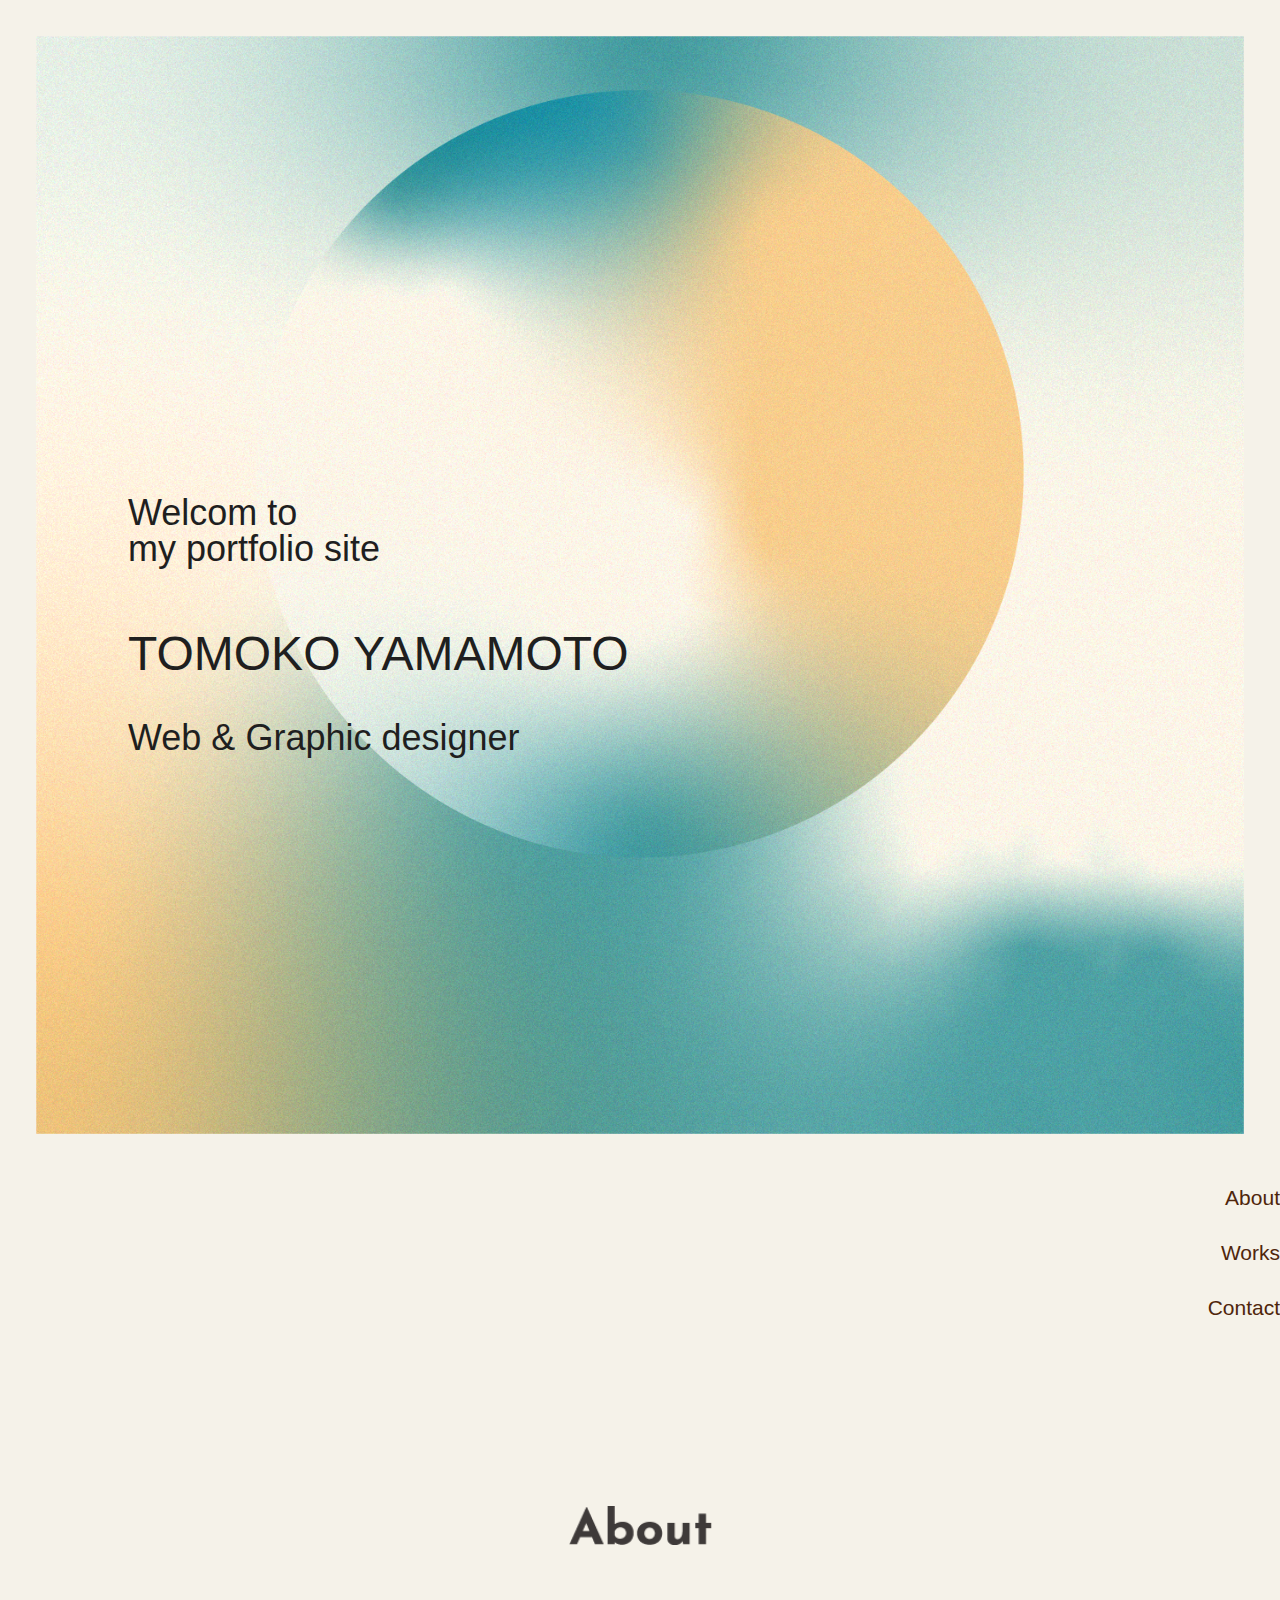
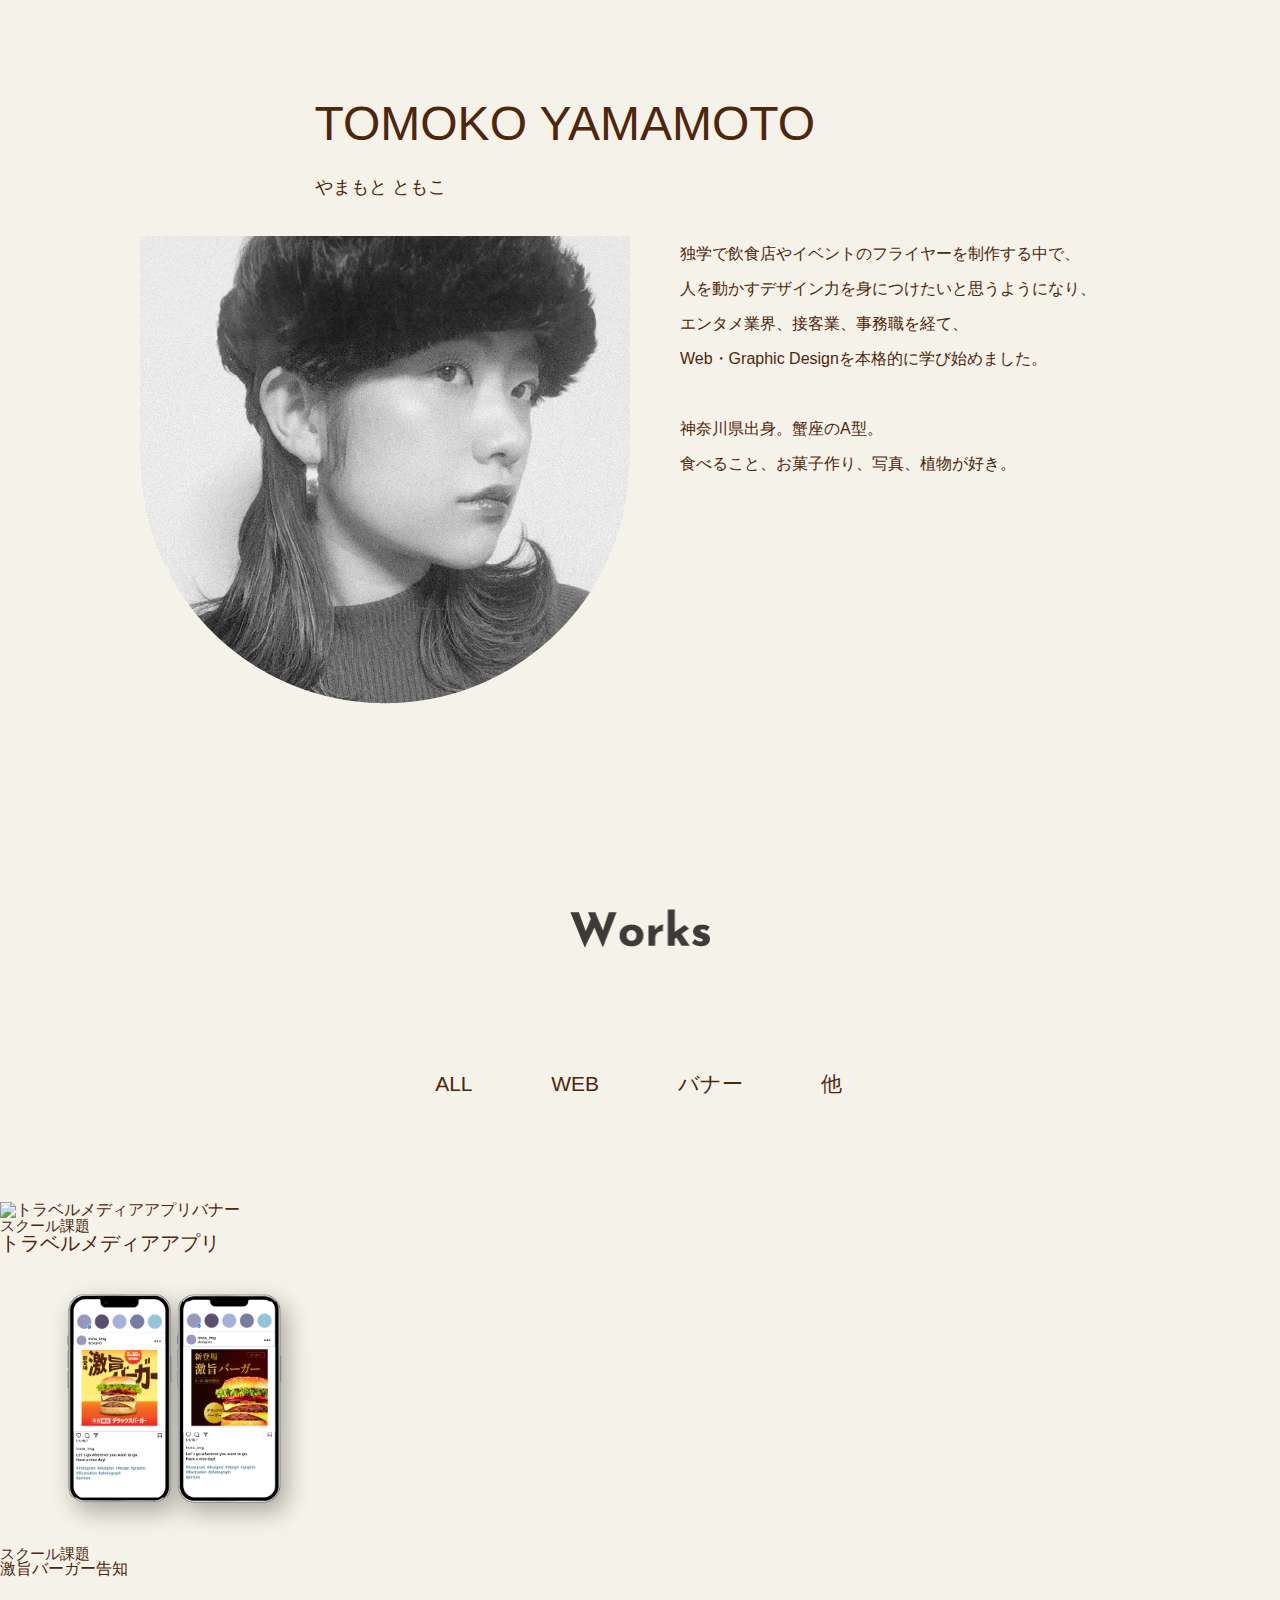
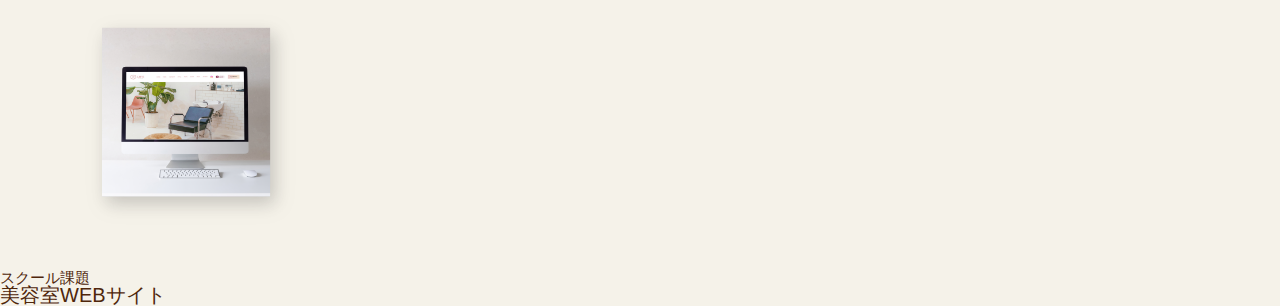
==== index.html @ 2996d392 "5月11日提出" ====
<!DOCTYPE html>
<html lang="ja">
<head>
    <meta charset="UTF-8">
    <meta name="viewport" content="width=device-width, initial-scale=1.0">
    <title>portfolio</title>
    <meta name="discription" content="デザイナーやまもとのポートフォリオサイト">
    <link rel="stylesheet" href="css/style.css">


</head>
<body>

    <div id="top">
        <div class="main-wrap">
            <p class="fv"><img src="images/top.png" alt="やまもとのポートフォリオサイト"></p>
            <p class="fv_circle"><img src="images/top_circle.png" alt="やまもとのポートフォリオサイト"></p>
            <h1 class="title-top">Welcom to <br>my portfolio site</h1>
            <h1 class="title-middle">TOMOKO YAMAMOTO</h1>
            <h1 class="title-bottom">Web & Graphic designer</h1>

            <nav class="pc-nav">
                <ul>
                    <li class="menu">About</li>
                    <li class="menu">Works</li>
                    <li class="menu">Contact</li>
                </ul>
            </nav>
        </div>
    </div>



    <div id="about">
        <h1 class="about-top"><img src="images/about.png" alt="about"></h1>

        <div class="about-name">
            <p class="name">TOMOKO YAMAMOTO</p>
            <p class="name-small">やまもと ともこ</p>
        </div>

        <div class="about-wrap">
            <p class="photo"><img src="images/Photo.png" alt="photo"></p>
            <p class="about-text">
                独学で飲食店やイベントのフライヤーを制作する中で、<br>
                人を動かすデザイン力を身につけたいと思うようになり、<br>
                エンタメ業界、接客業、事務職を経て、<br>
                Web・Graphic Designを本格的に学び始めました。<br>
                <br>
                神奈川県出身。蟹座のA型。<br>
                食べること、お菓子作り、写真、植物が好き。<br>
            

                </p>
        </div>
    </div>

    <div id="works">
        <div class="works-wrap">
            <h2 class="works-top"><img src="images/works.png" alt="about"></h2>
        </div>

        <div class="works-list">
            <ul class="tab">
                <li class="">ALL</li>
                <li class="">WEB</li>
                <li class="">バナー</li>
                <li class="">他</li>
            </ul>
        </div>

        <div class="works-contents">
            <ul class="works-all"></ul>
                <li><p><img src="images/kadai2_yamamoto_02.jpg" alt="トラベルメディアアプリバナー"></p>
                    <div class="contents-text-area">
                        <p class="contents-texttop">スクール課題</p>
                        <p class="contents-text">トラベルメディアアプリ</p>
                    </div>
                </li>

                <li><p><img src="images/works_kadai3.png" alt="激旨バーガーバナー"></p>
                    <div class="contents-text-area">
                        <p class="contents-texttop">スクール課題</p>
                        <p class="contents-textin">激旨バーガー告知</p>
                    </div>
                </li>

                <li><p><img src="images/works_kadai5.png" alt="美容室WEBサイト"></p>
                    <div class="contents-text-area">
                        <p class="contents-texttop">スクール課題</p>
                        <p class="contents-text">美容室WEBサイト</p>
                    </div>
                </li>
            </ul>
        </div>




        

</body>
</html>
---- css/style.css ----
@charset "utf-8";

/* リセット */
html,
body,
header,
footer,
main,
section,
h1,
h2,
h3,
ul,
li,
p,
dl,
dt,
dd {
    margin: 0;
    padding: 0;
    line-height: 1;
    color: #4f260b;
    font-family: "Josefin Sans",
        Arial,"游明朝", YuMincho, "Hiragino Mincho ProN W3",
        "ヒラギノ明朝 ProN W3", "Hiragino Mincho ProN", "HG明朝E", "ＭＳ Ｐ明朝",
        "ＭＳ 明朝", serif;
    font-feature-settings: "palt";
}

a {
    /*下線を消す*/
    text-decoration: none;
    /*色を消す*/
    color: inherit;
    transition: 0.3s;
}

a:hover {
    opacity: 0.7;
}

ul {
    /*左の「・」を消す*/
    list-style: none;
}

img {
    max-width: 100%;
    vertical-align: bottom;
    border: none;
}

body {
    background: #f1e2be;
}



/* リセットここまで */


body {
    background: #f5f2e9;
}


.main-wrap {
    max-width: 1366px;
}

.fv img {
    position: relative;
    width: 100%;
    height: auto;
    align-items: center;
}

.fv_circle {
    position: absolute;
    top:10%;
    left:20%;
    right: 20%;
    margin-left: auto;
    margin-right: auto;
    align-items: center;
}

.title-top {
    position: absolute;
    float: left;
    top:55%;
    left:10%;
    font-size: 36px;
}

.title-middle {
    position: absolute;
    float: left;
    top:70%;
    left:10%;
    font-size: 48px;
}

.title-bottom {
    position: absolute;
    float: left;
    top:80%;
    left:10%;
    font-size: 36px;
}

.main-wrap h1 {
    font-weight: lighter;
    color: #1f1f1f;
}

.pc-nav {
    position: absolute;
    display: flex;
    flex-direction: column;
    text-align: right;
    font-weight: lighter;
    color: #1f1f1f;
    right: 0px;
}

.menu {
    line-height: 55px;
}


/* About */

.about-top {
    margin-top: 336px;
}

.about-top img {
    display: table;
    margin: 0 auto;
    width: 143px;
}

.about-name {
    margin-left: 13%;
}


.name {
    margin-top: 155px;
    font-size: 48px;
    font-weight: lighter;
    margin-left: 13.3%;
}

.name-small {
    margin-top: 30px;
    font-size: 18px;
    font-weight: lighter;
    margin-left: 13.3%;
}


.photo {
    margin-top: 40px;
    width: 490px;
}

.about-text {
    margin-top: 40px;
    margin-left: 5%;
    line-height: 35px;
}

.about-wrap {
    margin-top: 40px;
    display: flex;
    max-width: 1000px;
    margin: 0 auto;
}





/* works */




.works-wrap {
    margin-top: 205px;
}

.works-top img {
    display: table;
    margin: 0 auto;
    width: 140px;
}

ul.tab {
    margin-top: 125px;
    display: flex;
    justify-content: space-between;
    width: 31.8%;
    margin-left: 34%;
}

ul {
    margin: 0;
    padding: 0;
    list-style: none;
    font-size: 21px;
}


.works-contents {
    margin-top: 108px;
}

.works-all {
    display: flex;
    flex-wrap: wrap;
    justify-content: space-between;
}

.works-contents img {
    height: 293px;
}

.contents-texttop {
    font-size: 15px;
}

.contents-text {
    font-size: 20px;
}

.works-all {
    display: flex;
    justify-content: space-between;
}
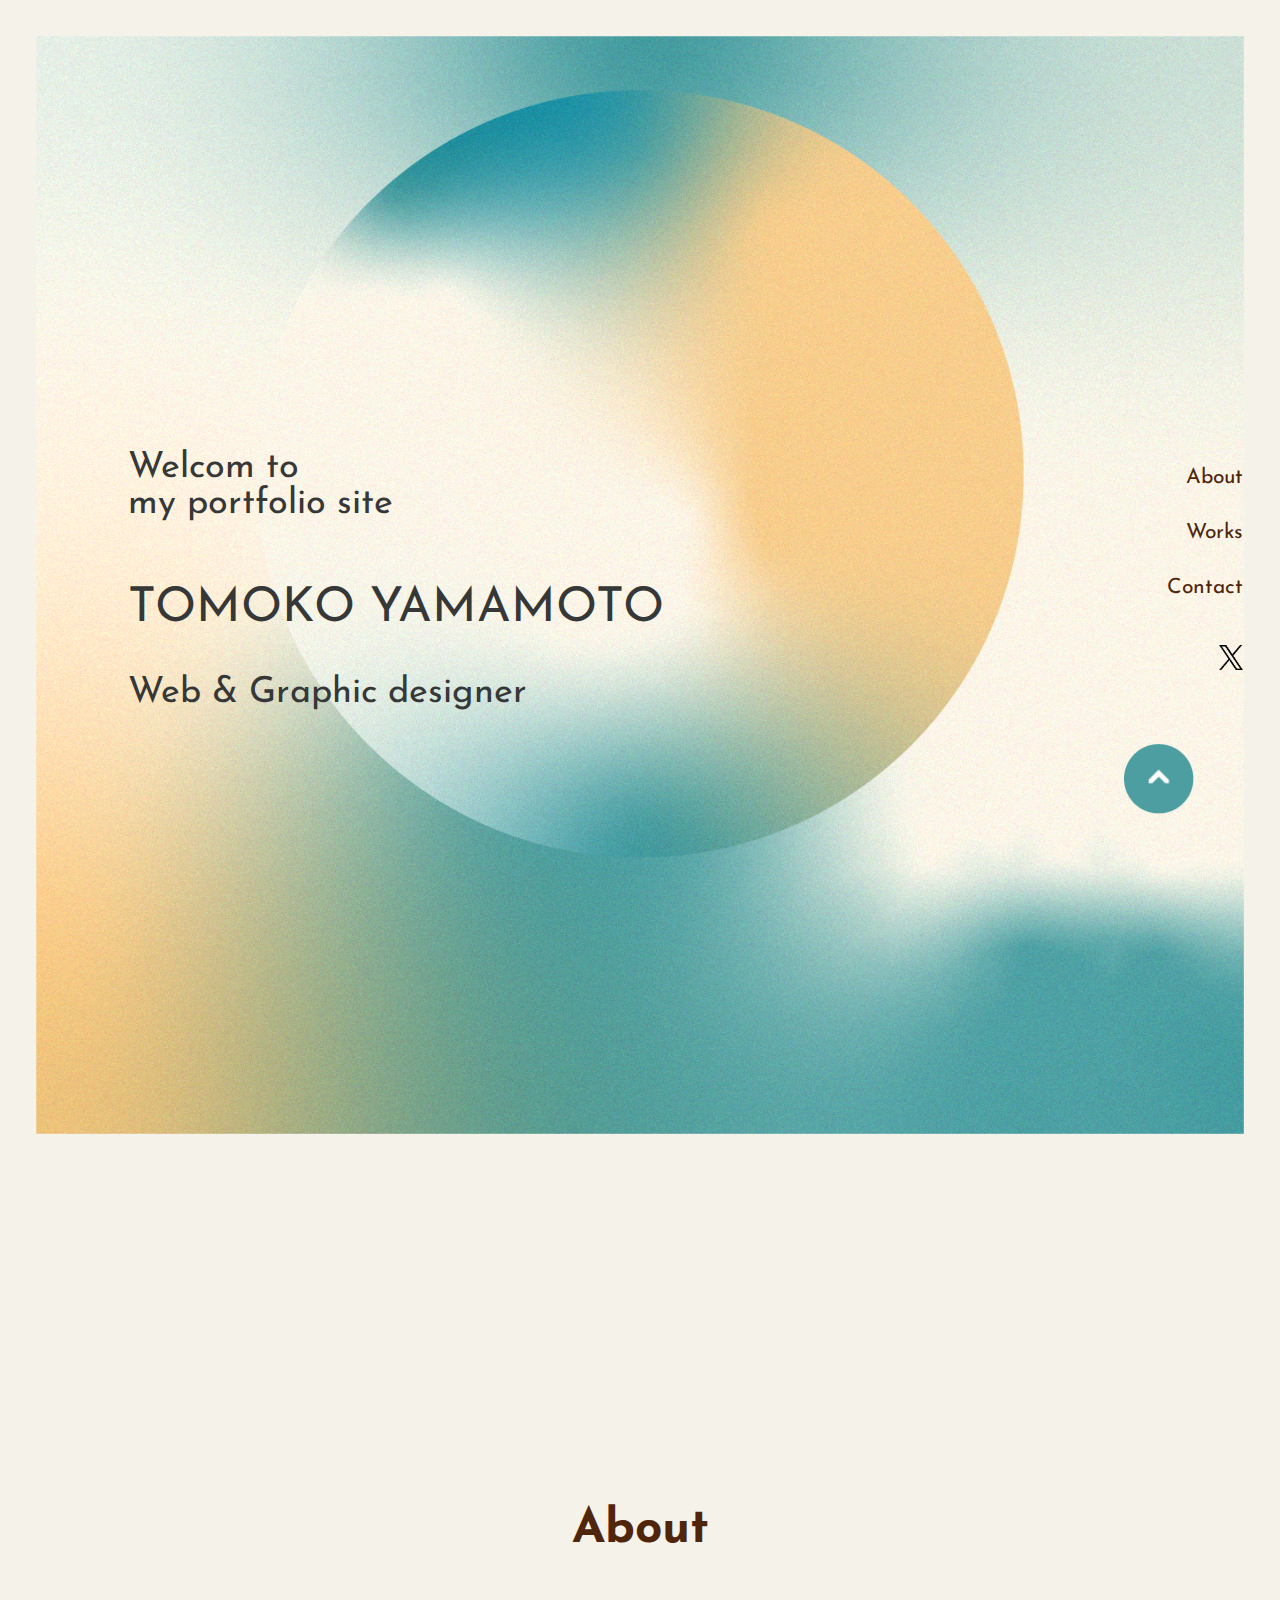
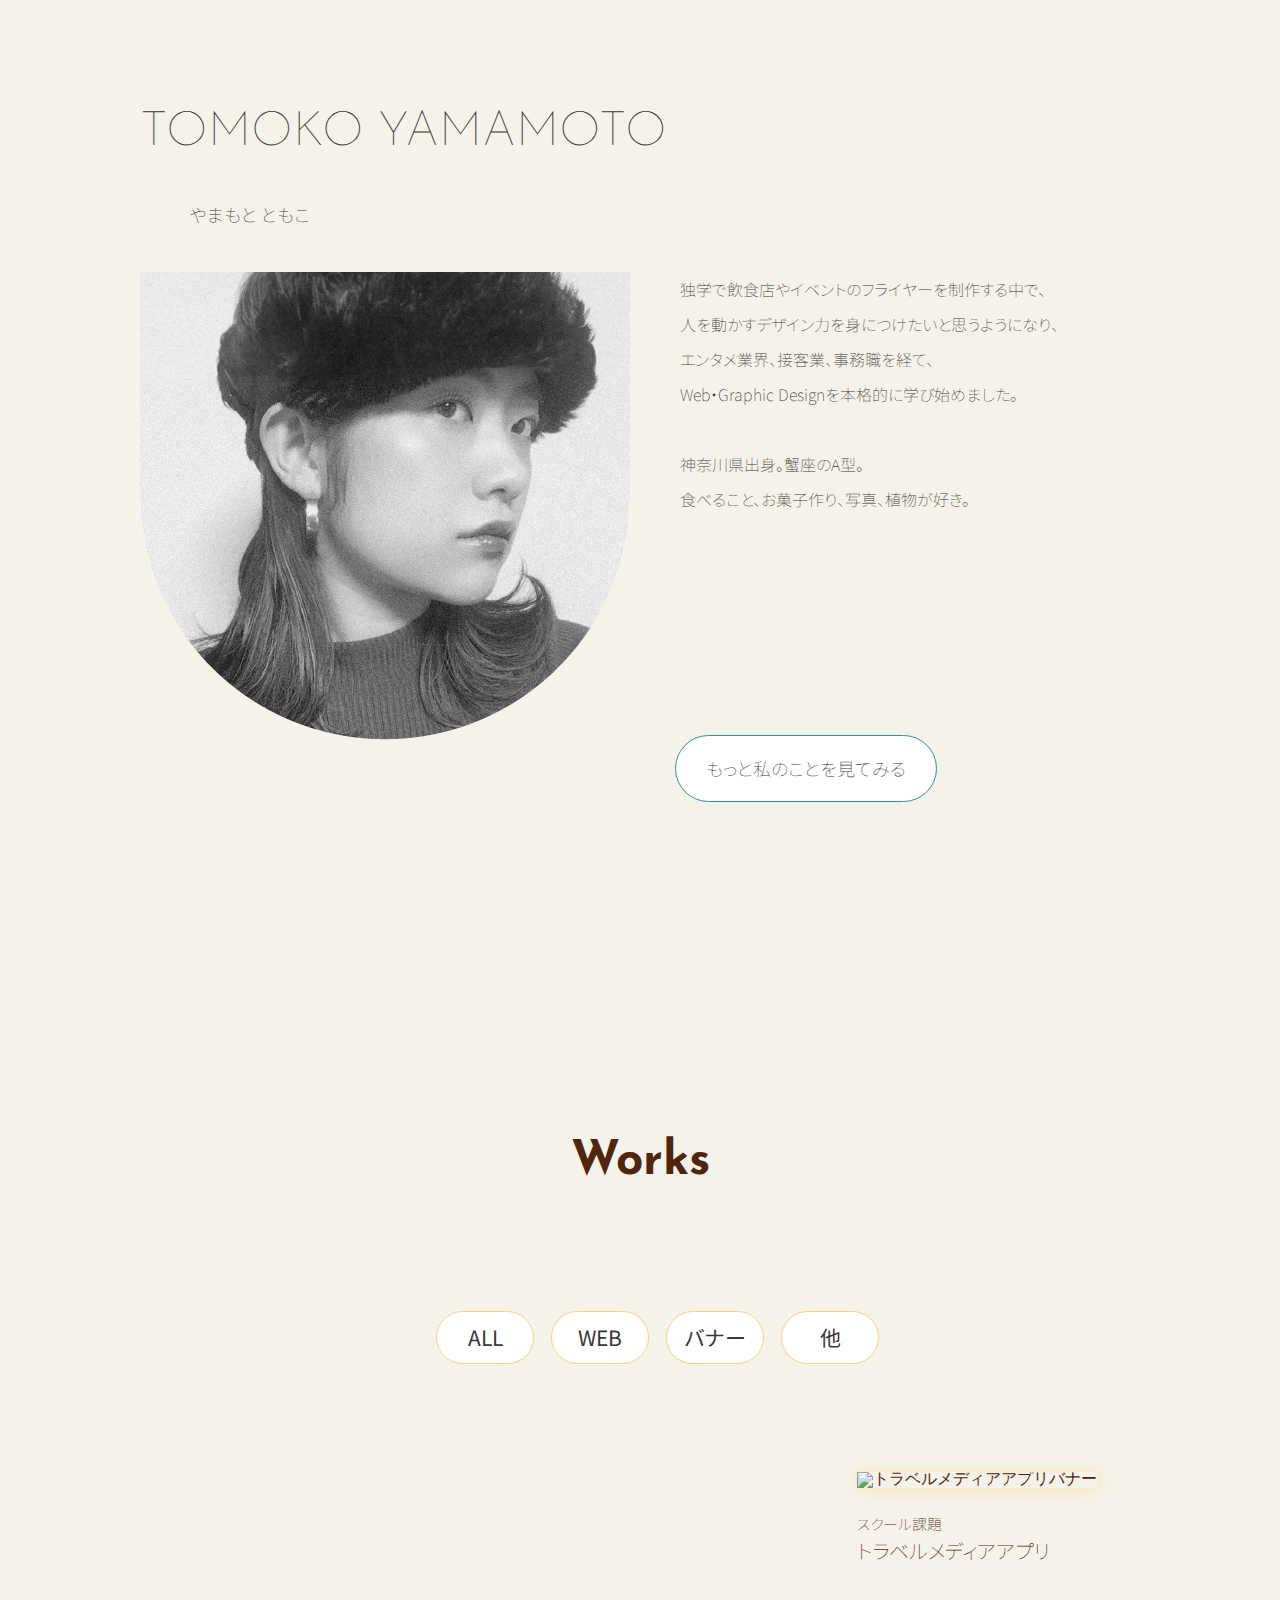
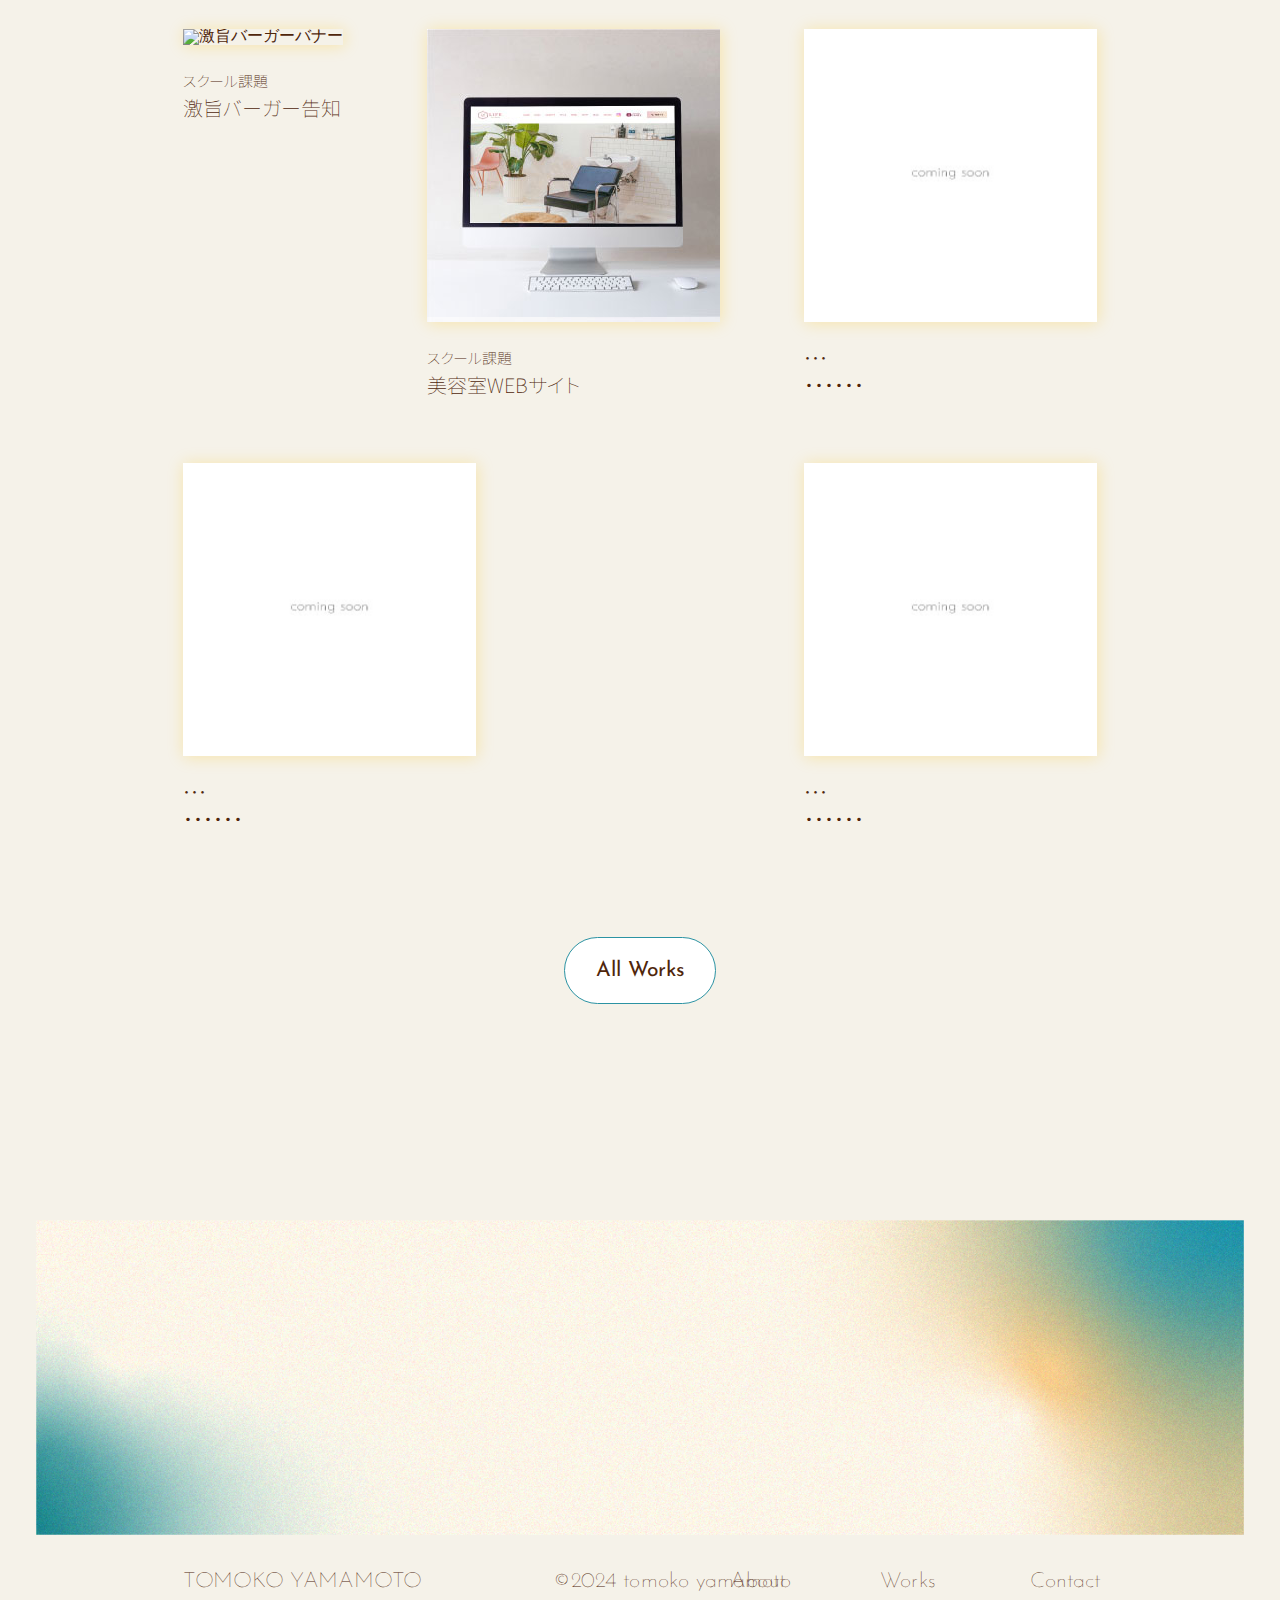
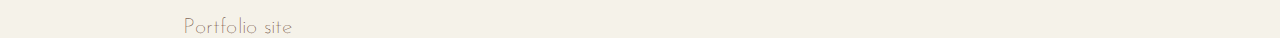
==== commit c2a9c319: "5月18日提出" ====
--- a/index.html
+++ b/index.html
@@ -6,10 +6,16 @@
     <title>portfolio</title>
     <meta name="discription" content="デザイナーやまもとのポートフォリオサイト">
     <link rel="stylesheet" href="css/style.css">
-
+    <link rel="preconnect" href="https://fonts.googleapis.com">
+    <link rel="preconnect" href="https://fonts.gstatic.com" crossorigin>
+    <link href="https://fonts.googleapis.com/css2?family=Josefin+Sans:ital,wght@0,100..700;1,100..700&display=swap" rel="stylesheet">
+    <link rel="preconnect" href="https://fonts.googleapis.com">
+    <link rel="preconnect" href="https://fonts.gstatic.com" crossorigin>
+    <link href="https://fonts.googleapis.com/css2?family=Josefin+Sans:ital,wght@0,700;1,700&family=Noto+Sans+JP:wght@100..900&display=swap" rel="stylesheet">
 
 </head>
 <body>
+
 
     <div id="top">
         <div class="main-wrap">
@@ -24,6 +30,7 @@
                     <li class="menu">About</li>
                     <li class="menu">Works</li>
                     <li class="menu">Contact</li>
+                    <li class="menu"><img src="images/logo-black.png" alt="X"></li>
                 </ul>
             </nav>
         </div>
@@ -31,69 +38,153 @@
 
 
 
+
+
     <div id="about">
-        <h1 class="about-top"><img src="images/about.png" alt="about"></h1>
+        <!-- <h1 class="about-top"><img src="images/about.png" alt="about"></h1> -->
+        <h1 class="about-top">About</h1>
 
-        <div class="about-name">
-            <p class="name">TOMOKO YAMAMOTO</p>
-            <p class="name-small">やまもと ともこ</p>
-        </div>
-
-        <div class="about-wrap">
-            <p class="photo"><img src="images/Photo.png" alt="photo"></p>
-            <p class="about-text">
-                独学で飲食店やイベントのフライヤーを制作する中で、<br>
-                人を動かすデザイン力を身につけたいと思うようになり、<br>
-                エンタメ業界、接客業、事務職を経て、<br>
-                Web・Graphic Designを本格的に学び始めました。<br>
-                <br>
-                神奈川県出身。蟹座のA型。<br>
-                食べること、お菓子作り、写真、植物が好き。<br>
+            <div class="about-name">
+                <p class="name">TOMOKO YAMAMOTO</p>
+                <p class="name-small">やまもと ともこ</p>
+            </div>
             
 
-                </p>
-        </div>
-    </div>
+                <div class="about-wrap">
+                    <p class="photo"><img src="images/Photo.png" alt="photo"></p>
+                    <p class="about-text">
+                        独学で飲食店やイベントのフライヤーを制作する中で、<br>
+                        人を動かすデザイン力を身につけたいと思うようになり、<br>
+                        エンタメ業界、接客業、事務職を経て、<br>
+                        Web・Graphic Designを本格的に学び始めました。<br>
+                        <br>
+                        神奈川県出身。蟹座のA型。<br>
+                        食べること、お菓子作り、写真、植物が好き。<br>
+                        </p>
+                </div>
+
+
+                <div class="about-btn">
+                    <a href="about.html" class="about-btn-text">もっと私のことを見てみる</a>
+                </div>   
+     </div>
+
+
 
     <div id="works">
         <div class="works-wrap">
-            <h2 class="works-top"><img src="images/works.png" alt="about"></h2>
+            <!-- <h2 class="works-top"><img src="images/works.png" alt="about"></h2> -->
+            <h2 class="works-top">Works</h2>
         </div>
 
+        <!-- <div class="about-btn">
+            <a href="#" class="about-btn-text">もっと私のことを見てみる</a>
+        </div> -->
+
+
         <div class="works-list">
-            <ul class="tab">
-                <li class="">ALL</li>
-                <li class="">WEB</li>
-                <li class="">バナー</li>
-                <li class="">他</li>
+            <ul class="tab-btn">
+                <li class="tab-btn-all"><a href="#" class="tab-text">ALL</a></li>
+                <li class="tab-btn-all"><a href="#" class="tab-text">WEB</a></li>
+                <li class="tab-btn-all"><a href="#" class="tab-text">バナー</a></li>
+                <li class="tab-btn-all"><a href="#" class="tab-text">他</a></li>
             </ul>
         </div>
 
         <div class="works-contents">
             <ul class="works-all"></ul>
-                <li><p><img src="images/kadai2_yamamoto_02.jpg" alt="トラベルメディアアプリバナー"></p>
+                <li><p class="works1"><a href="works_travelmedia.html">
+                    <img src="images/kadai2_yamamoto_02.jpg" alt="トラベルメディアアプリバナー"></p></a>
                     <div class="contents-text-area">
                         <p class="contents-texttop">スクール課題</p>
                         <p class="contents-text">トラベルメディアアプリ</p>
                     </div>
                 </li>
 
-                <li><p><img src="images/works_kadai3.png" alt="激旨バーガーバナー"></p>
+                <li><p class="works2"><img src="images/kadai3_koukyuB_yamamoto_02.jpg" alt="激旨バーガーバナー"></p>
                     <div class="contents-text-area">
                         <p class="contents-texttop">スクール課題</p>
-                        <p class="contents-textin">激旨バーガー告知</p>
+                        <p class="contents-text">激旨バーガー告知</p>
                     </div>
                 </li>
 
-                <li><p><img src="images/works_kadai5.png" alt="美容室WEBサイト"></p>
+                <li><p class="works3"><img src="images/works_kadai5.jpg" alt="美容室WEBサイト"></p>
                     <div class="contents-text-area">
                         <p class="contents-texttop">スクール課題</p>
                         <p class="contents-text">美容室WEBサイト</p>
                     </div>
                 </li>
+
+                <li><p class="works4"><img src="images/comingsoon.jpg" alt="comingsoon"></p>
+                    <div class="contents-text-area">
+                        <p class="contents-texttop">・・・</p>
+                        <p class="contents-text">・・・・・・</p>
+                    </div>
+                </li>
+
+                <li><p class="works5"><img src="images/comingsoon.jpg" alt="comingsoon"></p>
+                    <div class="contents-text-area">
+                        <p class="contents-texttop">・・・</p>
+                        <p class="contents-text">・・・・・・</p>
+                    </div>
+                </li>
+
+                <li><p class="works6"><img src="images/comingsoon.jpg" alt="comingsoon"></p>
+                    <div class="contents-text-area">
+                        <p class="contents-texttop">・・・</p>
+                        <p class="contents-text">・・・・・・</p>
+                    </div>
+                </li>
+
+            </ul>
+
+
+        </div>
+
+
+        <div class="works-btn">
+            <a href="#" class="all-works-btn">All Works</a>
+        </div>
+
+        
+
+<!-- footer -->
+
+<footer id="site-footer">
+    <div class="footer-wrap">
+        <p class="footer-img"><img src="images/footer.png" alt="やまもとのポートフォリオサイト"></p>
+ 
+
+        <div class="footer-text">
+            <p class="footer-text-name">TOMOKO YAMAMOTO</p>
+            <p class="footer-text-psite">Portfolio site</p>
+        </div>
+
+        <div class="footer-nav">
+            <ul class="footer-nav-btn">
+                <li class="footer-nav-in">About</li>
+                <li class="footer-nav-in">Works</li>
+                <li class="footer-nav-in">Contact</li>
             </ul>
         </div>
 
+        <div>
+            <p class="footer-last">©︎2024 tomoko yamamoto</p>
+        </div>
+
+    </div>
+
+<!-- page top -->
+
+
+<div>
+    <p class="pagetop"><a href="#top"><img src="images/go_top.png" alt="ページトップ"></p>
+</div>
+
+
+
+
+</footer>
 
 
 
--- a/css/style.css
+++ b/css/style.css
@@ -65,12 +65,30 @@
 
 
 .main-wrap {
-    max-width: 1366px;
-}
+    /* max-width: 1366px; */
+    font-family: "Josefin Sans", sans-serif;
+    font-optical-sizing: auto;
+    font-weight: 700;
+    color: rgb(54, 55, 55);
+}
+
+
+
+/* // <uniquifier>: Use a unique and descriptive class name
+// <weight>: Use a value from 100 to 700
+
+.josefin-sans-<uniquifier> {
+  font-family: "Josefin Sans", sans-serif;
+  font-optical-sizing: auto;
+  font-weight: <weight>;
+  font-style: normal;
+} */
+
+
 
 .fv img {
-    position: relative;
-    width: 100%;
+    /* position: relative; */
+    /* width: 1366px; */
     height: auto;
     align-items: center;
 }
@@ -88,7 +106,8 @@
 .title-top {
     position: absolute;
     float: left;
-    top:55%;
+    /* top:55%; */
+    top:50%;
     left:10%;
     font-size: 36px;
 }
@@ -96,22 +115,26 @@
 .title-middle {
     position: absolute;
     float: left;
-    top:70%;
+    /* top:70%; */
+    top:65%;
     left:10%;
     font-size: 48px;
+    color: rgb(54, 55, 55);
 }
 
 .title-bottom {
     position: absolute;
     float: left;
-    top:80%;
+    /* top:80%; */
+    top:75%;
     left:10%;
     font-size: 36px;
+    color: rgb(54, 55, 55);
 }
 
 .main-wrap h1 {
     font-weight: lighter;
-    color: #1f1f1f;
+    color: rgb(54, 55, 55);
 }
 
 .pc-nav {
@@ -120,29 +143,46 @@
     flex-direction: column;
     text-align: right;
     font-weight: lighter;
-    color: #1f1f1f;
+    color: rgb(54, 55, 55);
     right: 0px;
+    top: 50%;
+    margin-right: 37px;
 }
 
 .menu {
     line-height: 55px;
 }
 
+.menu img {
+    width: 24px;
+}
+
+
+
+
+
 
 /* About */
 
 .about-top {
     margin-top: 336px;
-}
-
-.about-top img {
+    /* max-width: 1366px; */
+    text-align: center;
+    font-size: 48px;
+    font-family: "Josefin Sans", sans-serif;
+    font-optical-sizing: auto;
+    font-weight: 700;
+}
+
+/* .about-top img {
     display: table;
     margin: 0 auto;
     width: 143px;
-}
+} */
 
 .about-name {
-    margin-left: 13%;
+    max-width: 1000px;
+    margin: 0 auto;
 }
 
 
@@ -150,14 +190,21 @@
     margin-top: 155px;
     font-size: 48px;
     font-weight: lighter;
-    margin-left: 13.3%;
+    color: rgb(54, 55, 55);
 }
 
 .name-small {
     margin-top: 30px;
     font-size: 18px;
     font-weight: lighter;
-    margin-left: 13.3%;
+    margin-top: 40px;
+    margin-left: 5%;
+    line-height: 35px;
+    font-family: "Noto Sans JP", sans-serif;
+    font-optical-sizing: auto;
+    font-weight: 100;
+    font-style: normal;
+    color: rgb(54, 55, 55);
 }
 
 
@@ -170,6 +217,11 @@
     margin-top: 40px;
     margin-left: 5%;
     line-height: 35px;
+    font-family: "Noto Sans JP", sans-serif;
+    font-optical-sizing: auto;
+    font-weight: 100;
+    font-style: normal;
+    color: rgb(54, 55, 55);
 }
 
 .about-wrap {
@@ -180,31 +232,114 @@
 }
 
 
+.about-btn {
+    width: 73.2%;
+    text-align: right;
+    margin-top: -45px;
+}
+
+.about-btn-text {
+    width: 260px;
+    display: inline-block;
+    background-color: #fff;
+    color: rgb(54, 55, 55);
+    font-size: 18px;
+    font-weight: bold;
+    text-align: center;
+    padding: 15px 0;
+    border-radius: 50px;
+    border-color: hwb(188 17% 36%);
+    border-width: 1px;
+    border-style: solid;
+    margin-top: 40px;
+    margin-left: 5%;
+    line-height: 35px;
+    font-family: "Noto Sans JP", sans-serif;
+    font-optical-sizing: auto;
+    font-weight: 100;
+    font-style: normal;
+    transition: background-color 0.4s ease-in-out;
+}
+
+.about-btn-text:hover {
+    background-color: hwb(188 17% 36%);
+}
 
 
 
 /* works */
 
-
-
+.works-list {
+    display: flex;
+    justify-content: center;  
+}
+
+ul.tab-btn {
+    margin-top: 125px;
+    display: flex;
+    justify-content: space-between;
+    width: 31.8%;
+    /* margin-left: 34%; */
+    gap: 17px;
+}
+
+.tab-text {
+    text-align: center;
+    font-family: "Noto Sans JP", sans-serif;
+    font-optical-sizing: auto;
+    font-weight: 400;
+    font-style: normal;
+        width: 96px;
+        display: inline-block;
+        background-color: #fff;
+        color: rgb(54, 55, 55);
+        text-align: center;
+        padding: 15px 0;
+        border-radius: 50px;
+        border-color: hwb(43 47% 3%);
+        border-width: 1px;
+        border-style: solid;
+        /* margin-top: 40px;
+        margin-left: 5%;
+        line-height: 35px; */
+    transition: background-color 0.4s ease-in-out;
+}
+
+.tab-text:hover {
+    background-color: hwb(43 47% 3%);
+}
+
+
+
+.works-all {
+    display: flex;
+    justify-content: space-between;
+    /* margin-top: 108px; */
+    gap: 58px 139px;
+    width: 73.2%;
+
+}
 
 .works-wrap {
     margin-top: 205px;
 }
 
-.works-top img {
+/* .works-top img {
     display: table;
     margin: 0 auto;
     width: 140px;
-}
-
-ul.tab {
-    margin-top: 125px;
-    display: flex;
-    justify-content: space-between;
-    width: 31.8%;
-    margin-left: 34%;
-}
+} */
+
+.works-top {
+    margin-top: 336px;
+    /* max-width: 1366px; */
+    text-align: center;
+    font-size: 48px;
+    font-family: "Josefin Sans", sans-serif;
+    font-optical-sizing: auto;
+    font-weight: 700;
+}
+
 
 ul {
     margin: 0;
@@ -218,25 +353,181 @@
     margin-top: 108px;
 }
 
-.works-all {
+.works-contents {
+    max-width: 73.2%;
+    /* width: 73.2%; */
     display: flex;
     flex-wrap: wrap;
     justify-content: space-between;
+    margin-right: 183px;
+    margin-left: 183px;
+
+
+
 }
 
 .works-contents img {
     height: 293px;
+    width: 293px;
+    box-shadow: 1px 1px 15px rgb(255 193 7 / 28%);
+    /* box-shadow: 8px 6px 5px rgb(255 193 7 / 28%); */
+}
+
+
+.works-contents {
+    display: flex;
+    justify-content: space-between;
 }
 
 .contents-texttop {
     font-size: 15px;
+    margin-top: 28px;
+    font-family: "Noto Sans JP", sans-serif;
+    font-optical-sizing: auto;
+    font-weight: 100;
+    font-style: normal;
 }
 
 .contents-text {
     font-size: 20px;
-}
-
-.works-all {
-    display: flex;
-    justify-content: space-between;
+    margin-top: 10px;
+    margin-bottom: 68px;
+    font-family: "Noto Sans JP", sans-serif;
+    font-optical-sizing: auto;
+    font-weight: 100;
+    font-style: normal;
+}
+
+
+li {
+    list-style: none;
+}
+
+
+.works-btn {
+    text-align: center;
+}
+
+.all-works-btn {
+    margin-top: 97px;
+    max-width: 1366px;
+    text-align: center;
+    font-size: 21px;
+    width: 150px;
+    display: inline-block;
+    background-color: #fff;
+    padding: 15px 0;
+    border-radius: 50px;
+    border-color: hwb(188 17% 36%);
+    border-width: 1px;
+    border-style: solid;
+    margin-top: 40px;
+    /* margin-left: 5%; */
+    line-height: 35px;
+    font-family: "Josefin Sans", sans-serif;
+    font-optical-sizing: auto;
+    font-weight: 400;
+    transition: background-color 0.4s ease-in-out;
+}
+
+
+.all-works-btn:hover {
+    background-color: hwb(188 17% 36%);
+}
+
+
+/* footer */
+
+.footer-img img {
+    position: relative;
+    width: 100%;
+    height: auto;
+    align-items: center;
+    margin-top: 180px;
+}
+
+.footer-wrap {
+    font-family: "Josefin Sans", sans-serif;
+    font-optical-sizing: auto;
+    font-weight: 100;
+    color: rgb(54, 55, 55);
+}
+
+.footer-text {
+    margin-left: 183px;
+    font-size: 21px;
+    transform-origin: top left;
+    transform: scale(1.05, 1);
+    position: absolute;
+}
+
+.footer-text-psite {
+    margin-top: 25px;
+}
+
+/* .footer-nav-in {
+    font-size: 21px;
+    transform-origin: top left;
+    transform: scale(1.05, 1);
+} */
+
+
+/* .footer-nav {
+    display: flex;
+    justify-content: space-between;
+    display: flex;
+    flex-direction: column;
+    text-align: right;
+    font-weight: lighter;
+    margin-right: 183px;
+} */
+
+
+.footer-nav {
+    position: absolute;
+    display: flex;
+    justify-content: space-between;
+    right: 0px;
+    margin-right: 183px;
+    max-width: 374px;
+    /* justify-content: center;   */
+}
+
+.footer-nav-btn {
+    /* margin-top: 125px; */
+    display: flex;
+    justify-content: space-between;
+    width: 31.8%;
+    /* margin-left: 34%; */
+    gap: 97px;
+}
+
+.footer-nav-in {
+    text-align: right;
+    font-optical-sizing: auto;
+    font-weight: 100;
+    font-size: 21px;
+    font-style: normal;
+    transform-origin: top left;
+    transform: scale(1.05, 1);
+}
+
+
+
+
+.footer-last {
+    text-align: center;
+    font-size: 21px;
+    transform-origin: top left;
+    transform: scale(1.05, 1);
+}
+
+/* page top */
+
+.pagetop {
+    width: 70px;
+    position: fixed;
+    /* bottom: 158px; */
+    bottom: 86px;
+    right: 86px;
 }